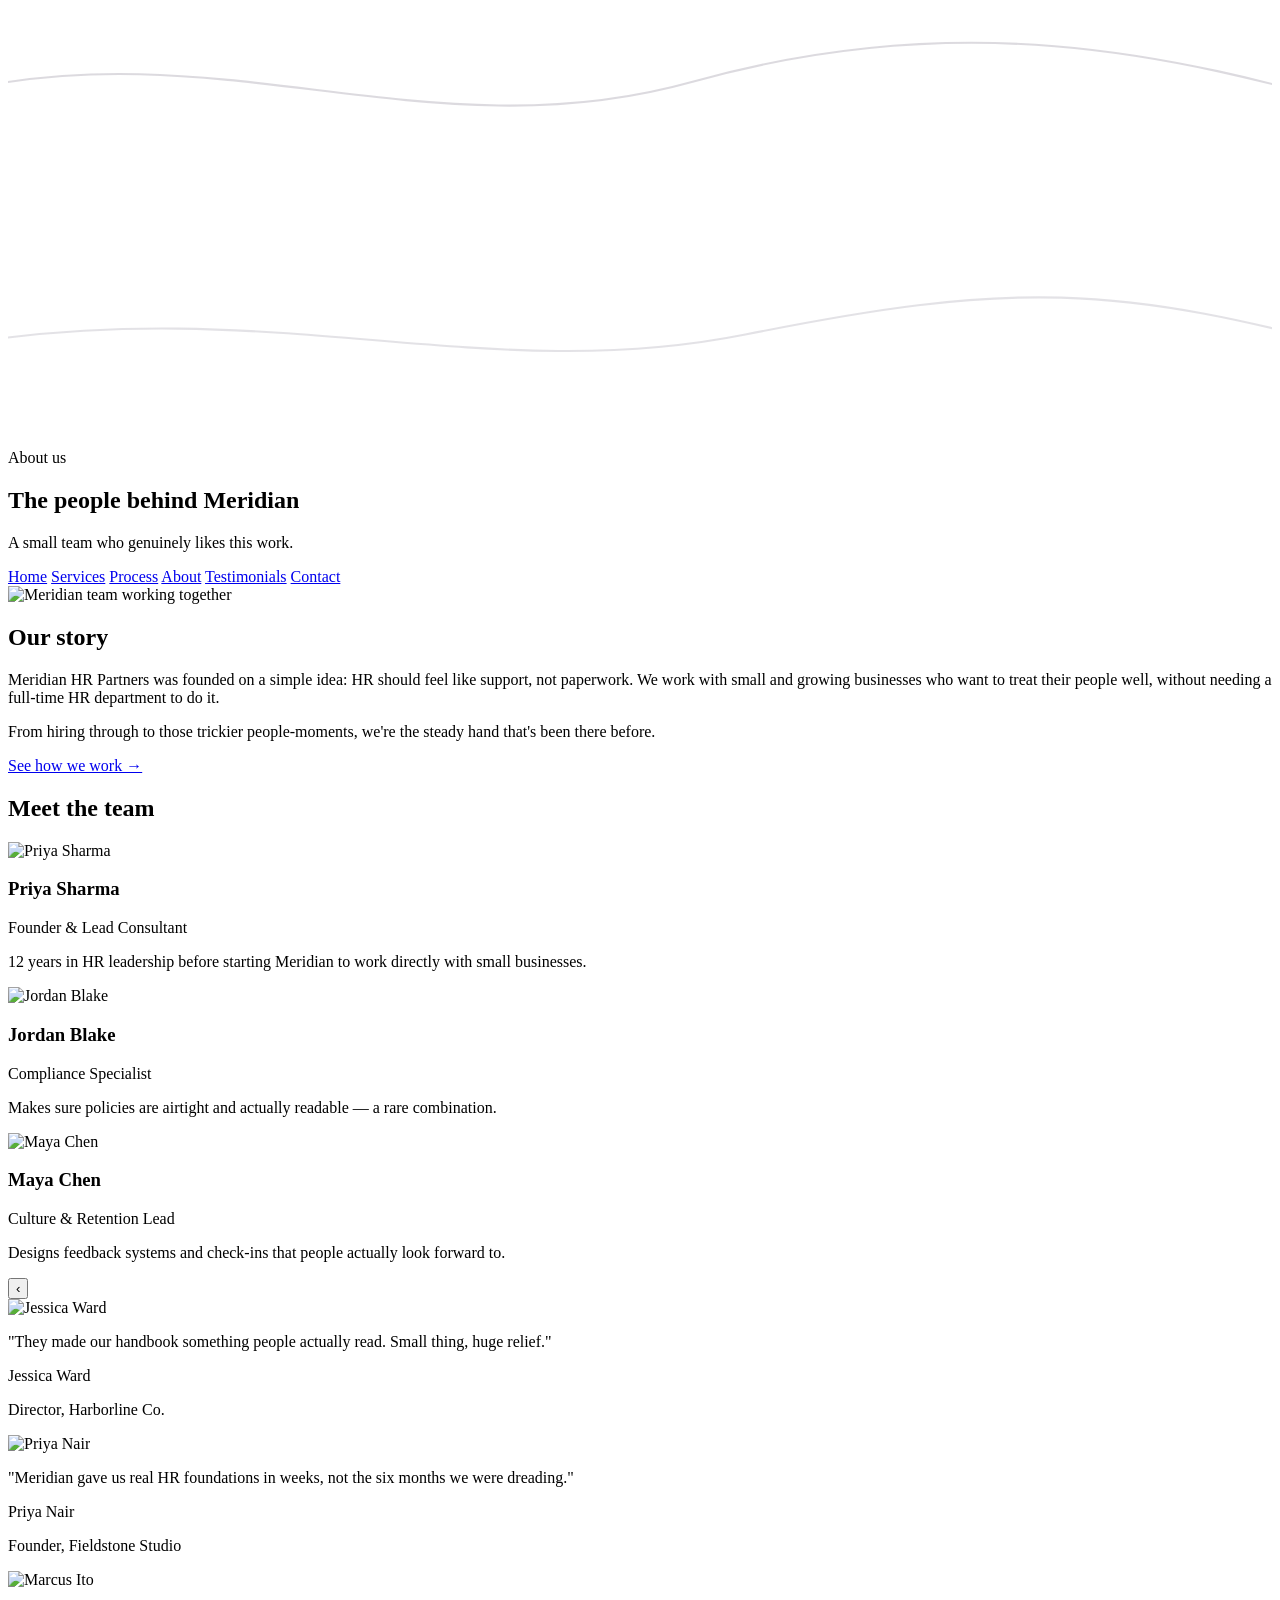
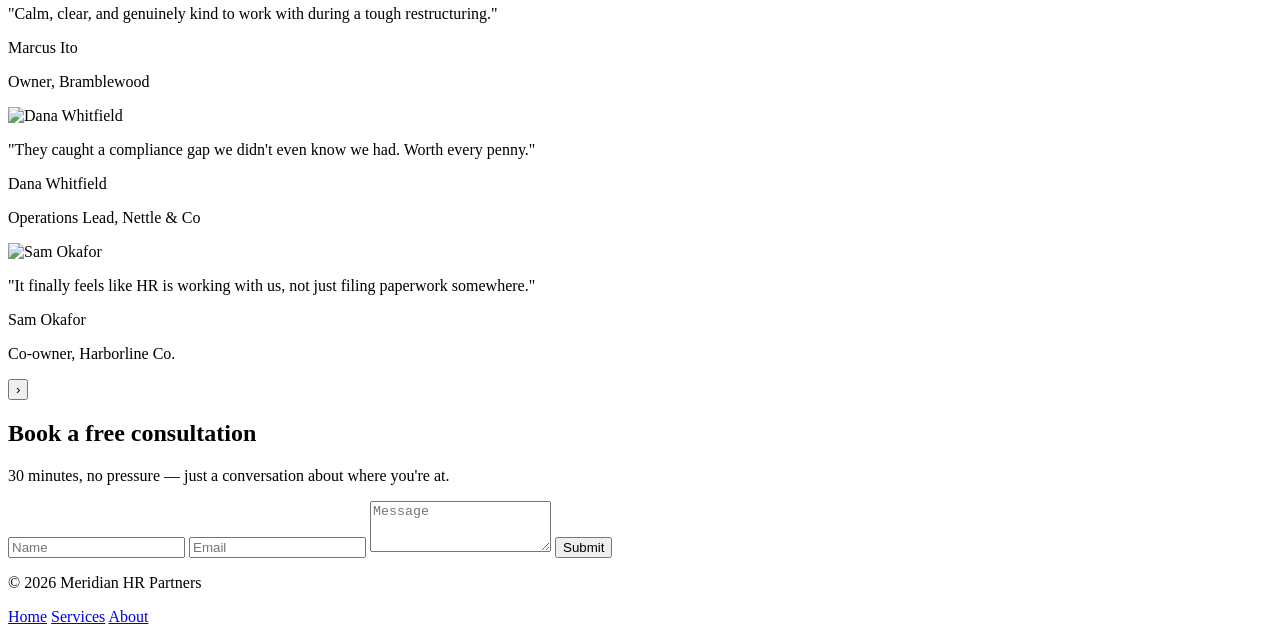
==== about.html @ f436a5f3 "Create about.html" ====
<!DOCTYPE html>
<html lang="en">
<head>
<meta charset="UTF-8">
<meta name="viewport" content="width=device-width, initial-scale=1.0">
<title>About — Meridian HR Partners</title>
<link rel="preconnect" href="https://fonts.googleapis.com">
<link rel="preconnect" href="https://fonts.gstatic.com" crossorigin>
<link href="https://fonts.googleapis.com/css2?family=Fraunces:wght@500;600;700&family=Inter:wght@400;500;600;700&family=IBM+Plex+Mono:wght@400;500&display=swap" rel="stylesheet">
<link rel="stylesheet" href="style.css">
</head>
<body>

<!-- ============ PAGE BANNER ============ -->
<section class="page-banner" id="top">
  <svg class="hero-lines" viewBox="0 0 1200 400" preserveAspectRatio="none" aria-hidden="true">
    <path d="M -50 80 C 200 20, 400 140, 650 70 S 1100 40, 1300 100" fill="none" stroke="#3D3550" stroke-opacity="0.18" stroke-width="2"/>
    <path d="M -50 320 C 250 270, 450 360, 700 310 S 1050 260, 1300 330" fill="none" stroke="#3D3550" stroke-opacity="0.14" stroke-width="2"/>
  </svg>
  <div class="page-banner-inner">
    <p class="eyebrow">About us</p>
    <h1>The people behind Meridian</h1>
    <p class="hero-sub">A small team who genuinely likes this work.</p>
  </div>
</section>

<!-- ============ NAV ============ -->
<header class="site-nav">
  <div class="nav-inner">
    <a href="index.html">Home</a>
    <a href="index.html#services">Services</a>
    <a href="index.html#process">Process</a>
    <a href="#team" class="is-current">About</a>
    <a href="#testimonials">Testimonials</a>
    <a href="#contact">Contact</a>
  </div>
</header>

<!-- ============ STORY ============ -->
<section class="about" id="story">
  <div class="about-photo">
    <img src="https://images.unsplash.com/photo-1521737604893-d14cc237f11d?w=500&q=80" alt="Meridian team working together">
  </div>
  <div class="about-copy">
    <h2>Our story</h2>
    <p>Meridian HR Partners was founded on a simple idea: HR should feel like support, not paperwork. We work with small and growing businesses who want to treat their people well, without needing a full-time HR department to do it.</p>
    <p>From hiring through to those trickier people-moments, we're the steady hand that's been there before.</p>
    <a href="index.html#process" class="link-underline">See how we work →</a>
  </div>
</section>

<!-- ============ TEAM ============ -->
<section class="team" id="team">
  <h2>Meet the team</h2>
  <div class="team-grid">
    <div class="team-card">
      <div class="team-photo">
        <img src="https://images.unsplash.com/photo-1573497019940-1c28c88b4f3e?w=400&q=80" alt="Priya Sharma">
      </div>
      <h3>Priya Sharma</h3>
      <p class="team-role">Founder &amp; Lead Consultant</p>
      <p class="team-bio">12 years in HR leadership before starting Meridian to work directly with small businesses.</p>
    </div>
    <div class="team-card">
      <div class="team-photo">
        <img src="https://images.unsplash.com/photo-1500648767791-00dcc994a43e?w=400&q=80" alt="Jordan Blake">
      </div>
      <h3>Jordan Blake</h3>
      <p class="team-role">Compliance Specialist</p>
      <p class="team-bio">Makes sure policies are airtight and actually readable — a rare combination.</p>
    </div>
    <div class="team-card">
      <div class="team-photo">
        <img src="https://images.unsplash.com/photo-1508214751196-bcfd4ca60f91?w=400&q=80" alt="Maya Chen">
      </div>
      <h3>Maya Chen</h3>
      <p class="team-role">Culture &amp; Retention Lead</p>
      <p class="team-bio">Designs feedback systems and check-ins that people actually look forward to.</p>
    </div>
  </div>
</section>

<!-- ============ TESTIMONIALS ============ -->
<section class="testimonial" id="testimonials">
  <button class="carousel-arrow arrow-left" aria-label="Previous testimonial">‹</button>

  <div class="testimonial-track">
    <div class="testimonial-slide">
      <div class="t-avatar">
        <img src="https://images.unsplash.com/photo-1580489944761-15a19d654956?w=120&q=80" alt="Jessica Ward">
      </div>
      <p class="t-quote">"They made our handbook something people actually read. Small thing, huge relief."</p>
      <p class="t-name">Jessica Ward</p>
      <p class="t-role">Director, Harborline Co.</p>
    </div>

    <div class="testimonial-slide is-active">
      <div class="t-avatar t-avatar-lg">
        <img src="https://images.unsplash.com/photo-1521737604893-d14cc237f11d?w=140&q=80" alt="Priya Nair">
      </div>
      <p class="t-quote t-quote-lg">"Meridian gave us real HR foundations in weeks, not the six months we were dreading."</p>
      <p class="t-name">Priya Nair</p>
      <p class="t-role">Founder, Fieldstone Studio</p>
    </div>

    <div class="testimonial-slide">
      <div class="t-avatar">
        <img src="https://images.unsplash.com/photo-1500648767791-00dcc994a43e?w=120&q=80" alt="Marcus Ito">
      </div>
      <p class="t-quote">"Calm, clear, and genuinely kind to work with during a tough restructuring."</p>
      <p class="t-name">Marcus Ito</p>
      <p class="t-role">Owner, Bramblewood</p>
    </div>

    <div class="testimonial-slide">
      <div class="t-avatar">
        <img src="https://images.unsplash.com/photo-1573497019940-1c28c88b4f3e?w=120&q=80" alt="Dana Whitfield">
      </div>
      <p class="t-quote">"They caught a compliance gap we didn't even know we had. Worth every penny."</p>
      <p class="t-name">Dana Whitfield</p>
      <p class="t-role">Operations Lead, Nettle &amp; Co</p>
    </div>

    <div class="testimonial-slide">
      <div class="t-avatar">
        <img src="https://images.unsplash.com/photo-1508214751196-bcfd4ca60f91?w=120&q=80" alt="Sam Okafor">
      </div>
      <p class="t-quote">"It finally feels like HR is working with us, not just filing paperwork somewhere."</p>
      <p class="t-name">Sam Okafor</p>
      <p class="t-role">Co-owner, Harborline Co.</p>
    </div>
  </div>

  <button class="carousel-arrow arrow-right" aria-label="Next testimonial">›</button>

  <div class="carousel-dots" id="carouselDots"></div>
</section>

<!-- ============ CTA / CONTACT ============ -->
<footer class="cta" id="contact">
  <div class="cta-inner">
    <div class="cta-copy">
      <h2>Book a free consultation</h2>
      <p>30 minutes, no pressure — just a conversation about where you're at.</p>
    </div>
    <form class="cta-form" id="ctaForm">
      <input type="text" name="name" placeholder="Name" required>
      <input type="email" name="email" placeholder="Email" required>
      <textarea name="message" placeholder="Message" rows="3"></textarea>
      <button type="submit">Submit</button>
      <p class="form-note" id="formNote" aria-live="polite"></p>
    </form>
  </div>

  <div class="footer-bottom">
    <p>© 2026 Meridian HR Partners</p>
    <div class="footer-links">
      <a href="index.html">Home</a>
      <a href="index.html#services">Services</a>
      <a href="#team">About</a>
    </div>
  </div>
</footer>

<script src="script.js"></script>
</body>
</html>
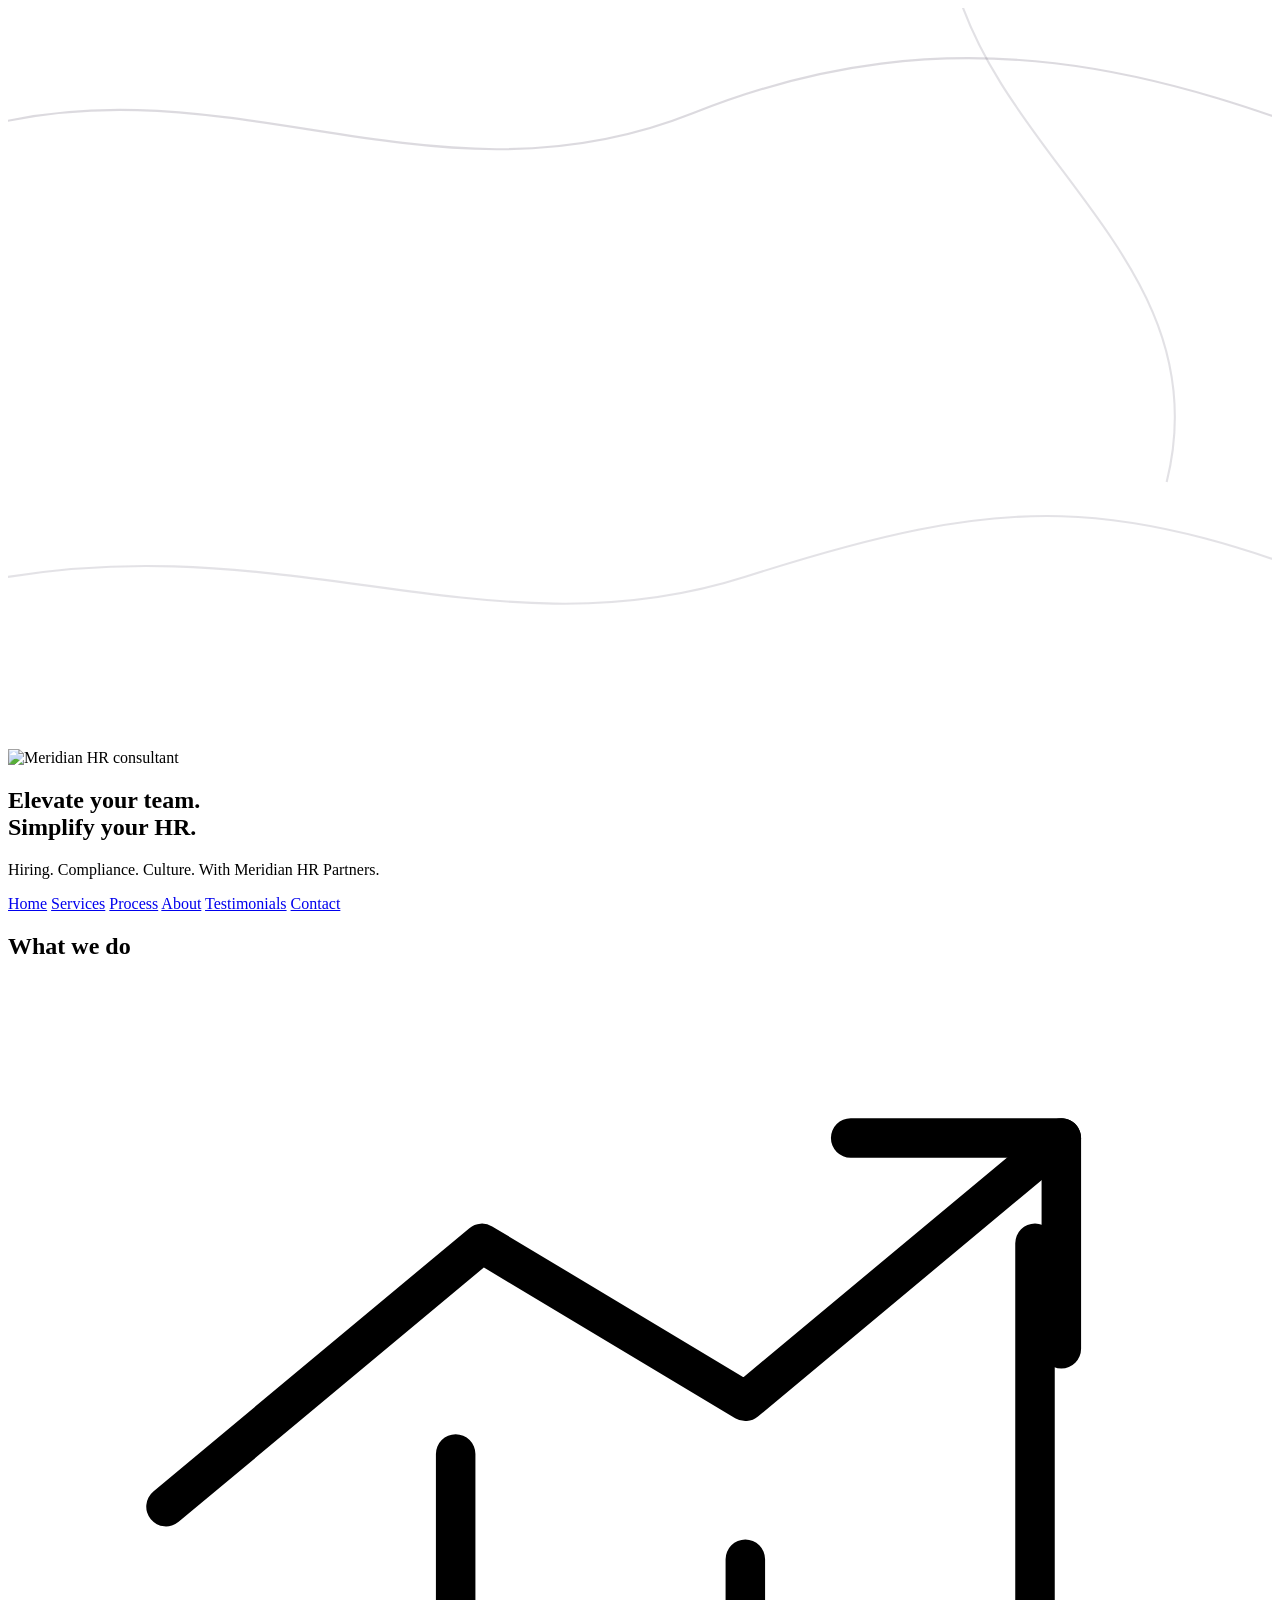
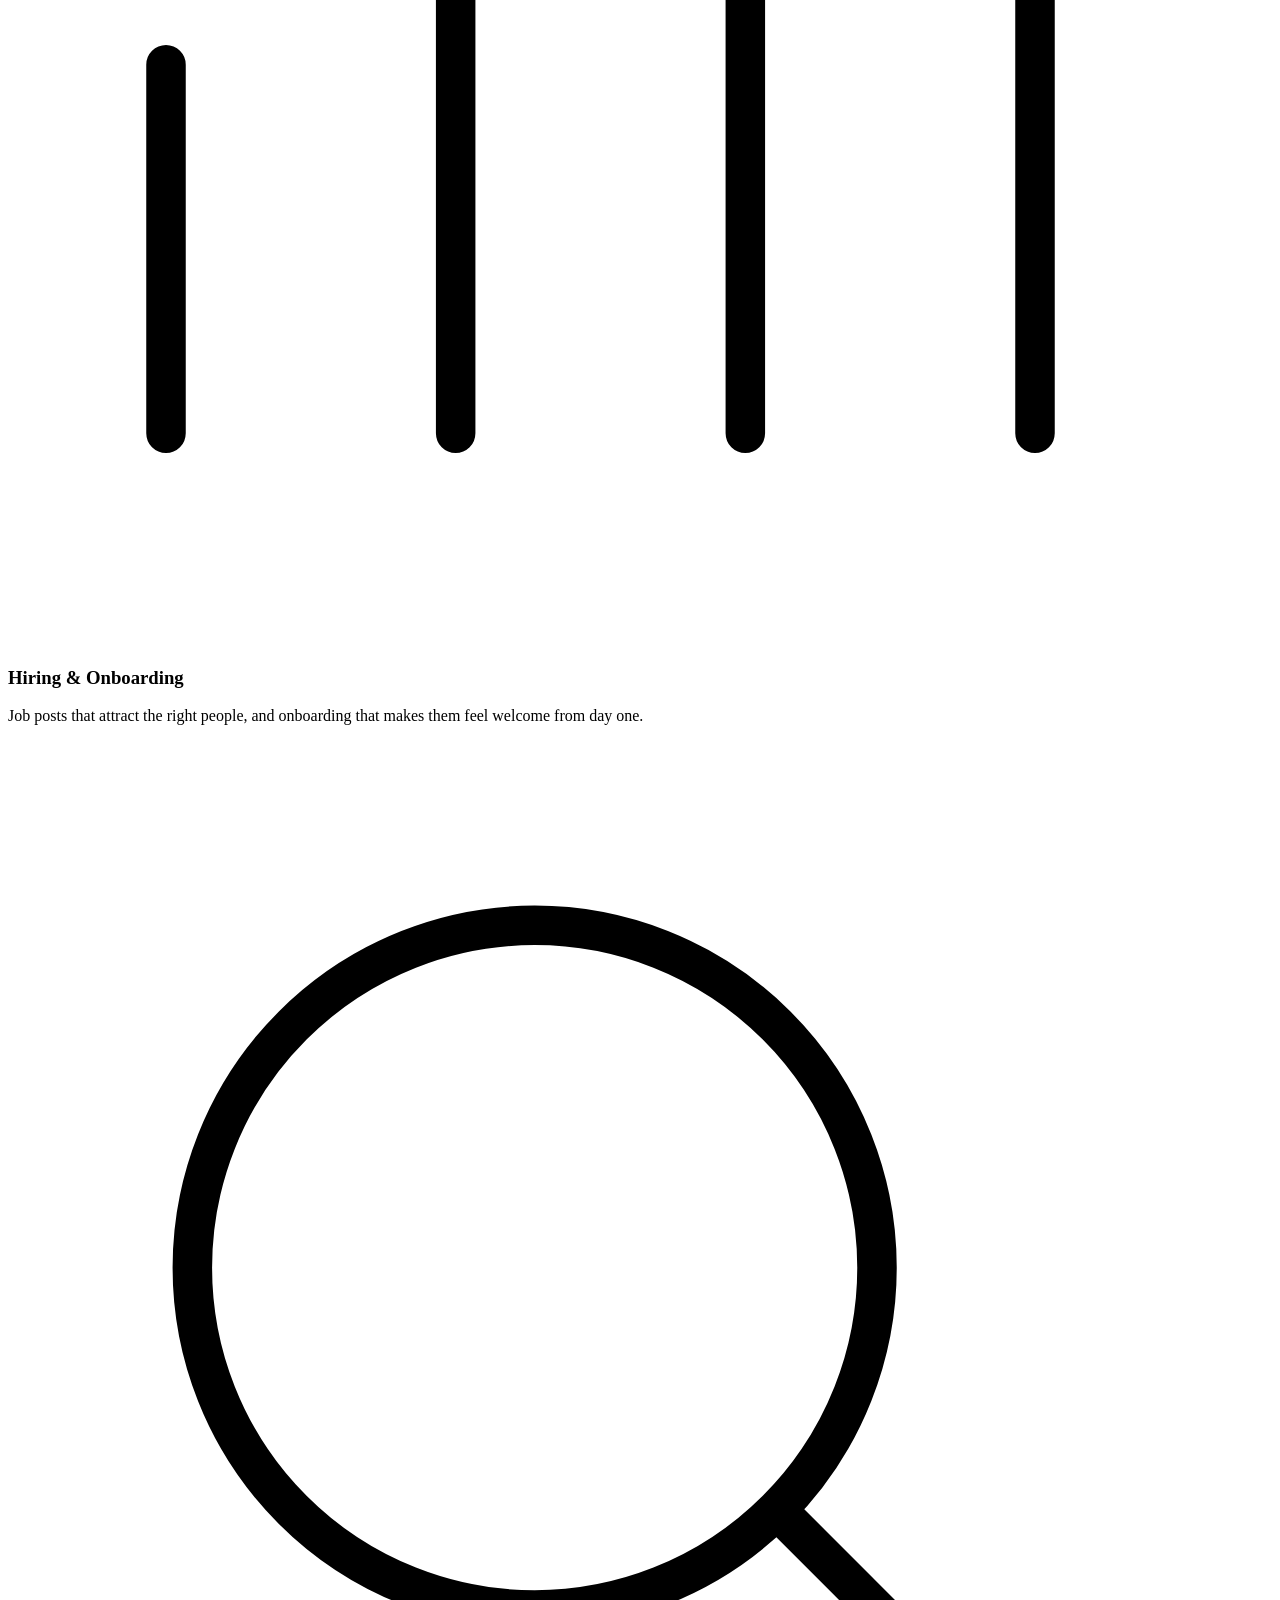
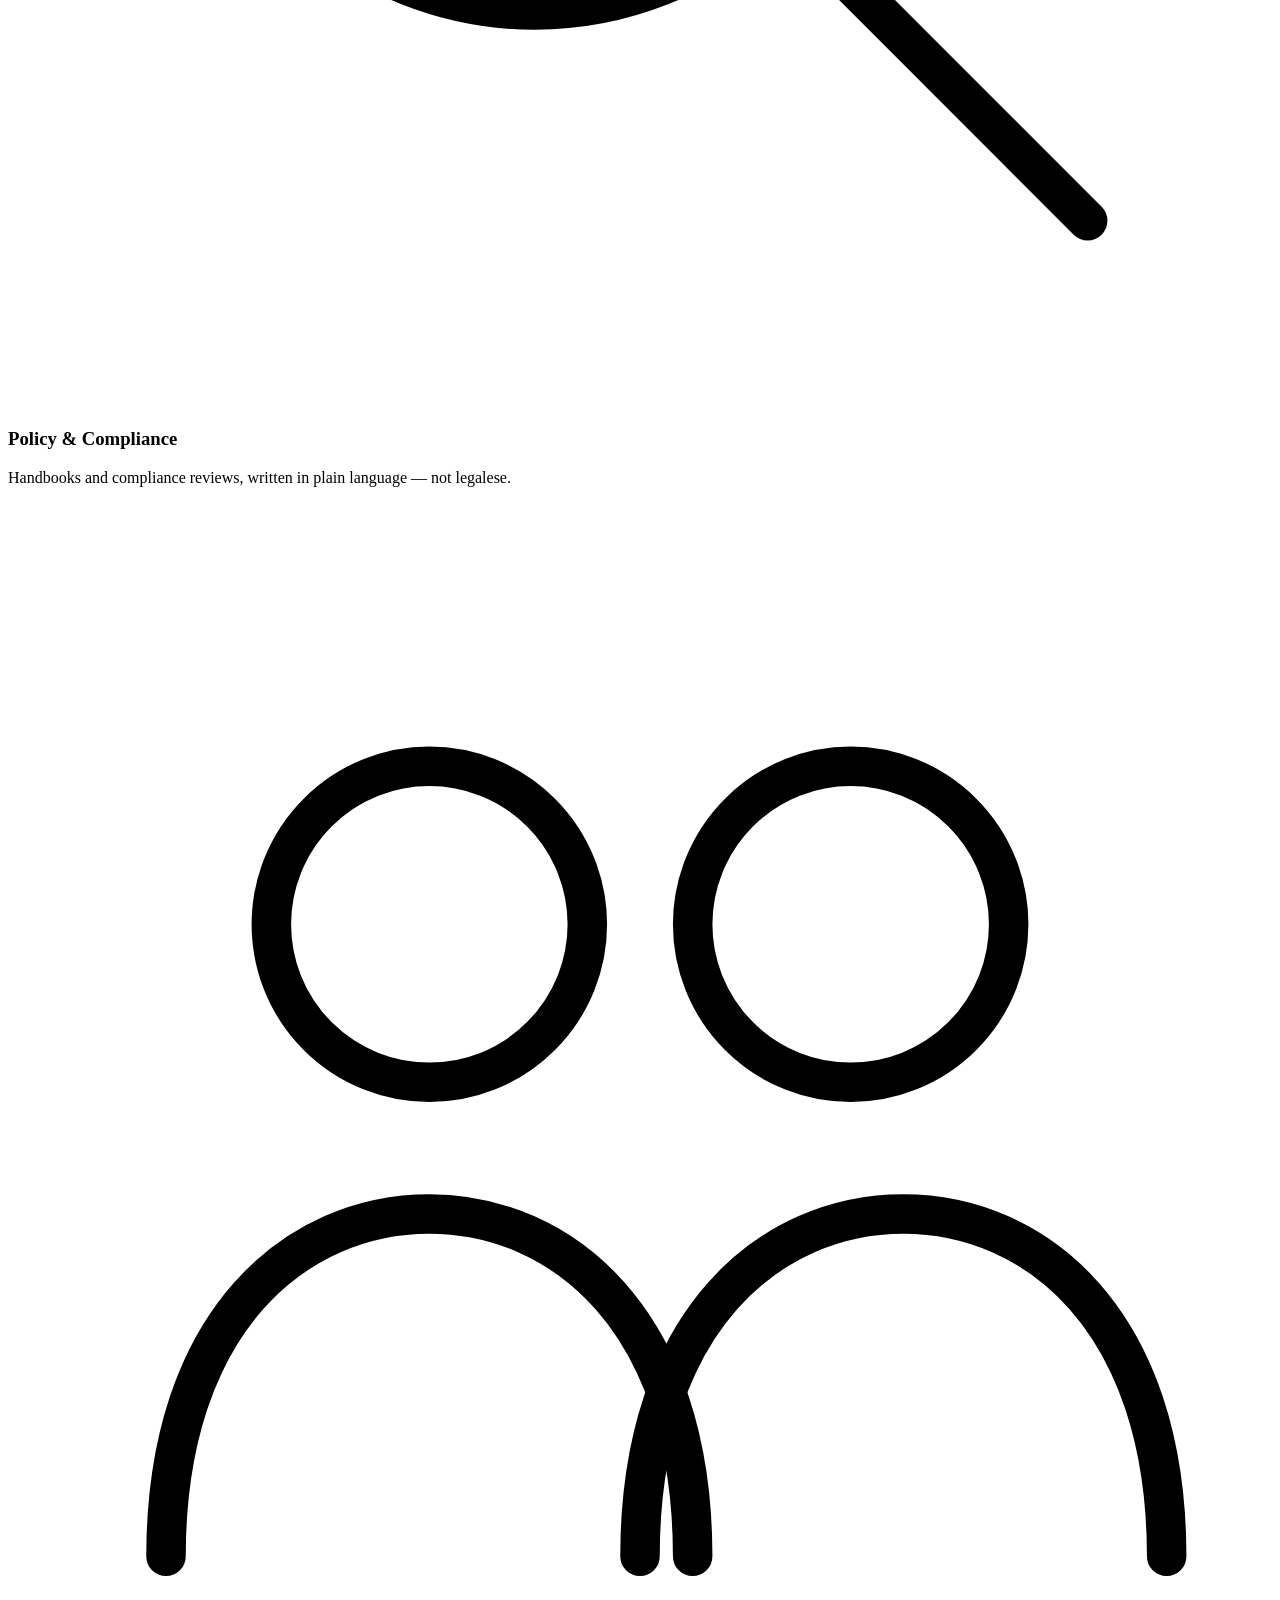
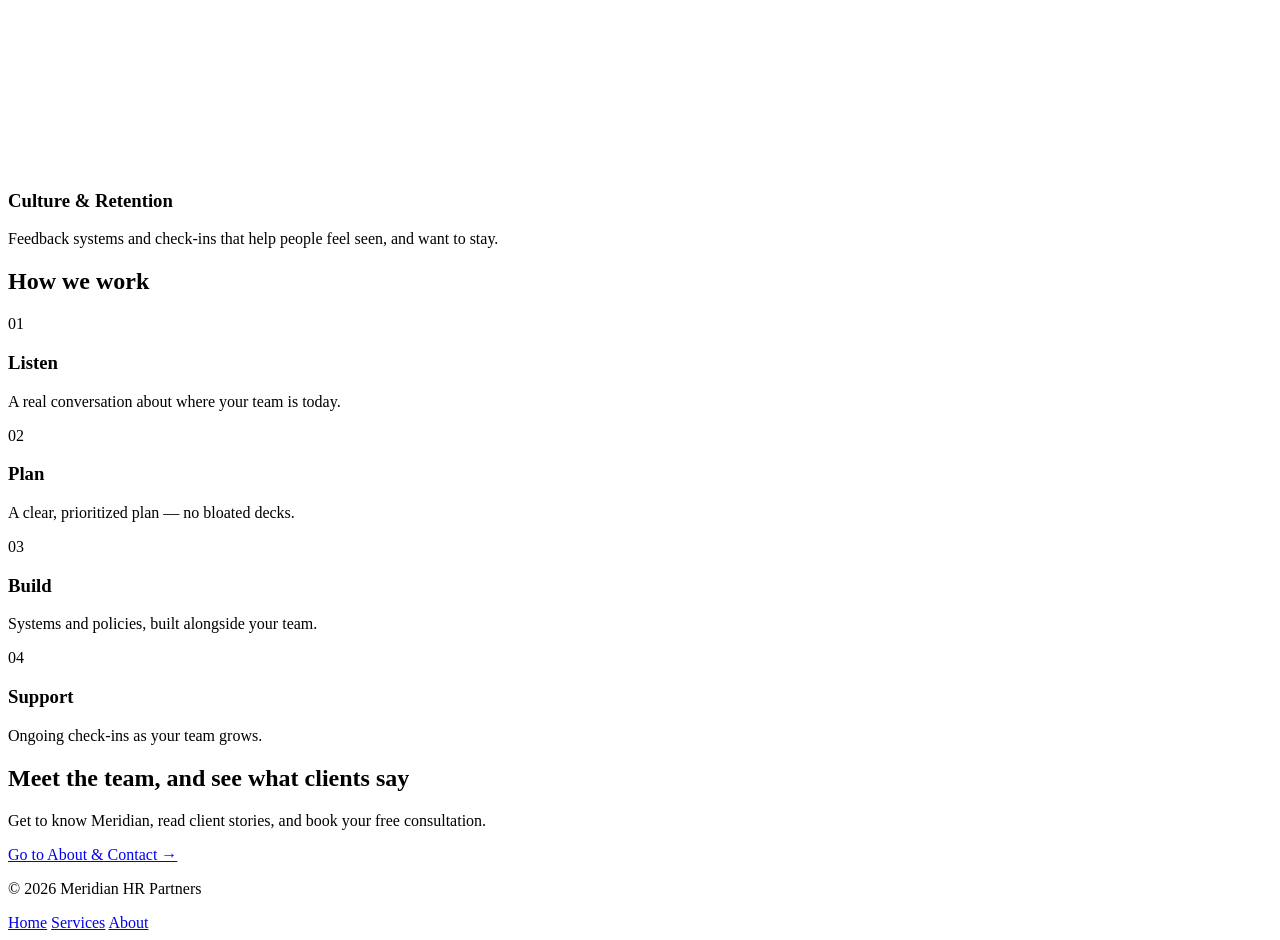
==== commit 48385ce7: "Add About page for Meridian HR Partners This HTML file contains the structure and content for the Ab" ====
--- a/about.html
+++ b/about.html
@@ -3,7 +3,7 @@
 <head>
 <meta charset="UTF-8">
 <meta name="viewport" content="width=device-width, initial-scale=1.0">
-<title>About — Meridian HR Partners</title>
+<title>Meridian HR Partners — People-first HR consulting</title>
 <link rel="preconnect" href="https://fonts.googleapis.com">
 <link rel="preconnect" href="https://fonts.gstatic.com" crossorigin>
 <link href="https://fonts.googleapis.com/css2?family=Fraunces:wght@500;600;700&family=Inter:wght@400;500;600;700&family=IBM+Plex+Mono:wght@400;500&display=swap" rel="stylesheet">
@@ -11,153 +11,115 @@
 </head>
 <body>
 
-<!-- ============ PAGE BANNER ============ -->
-<section class="page-banner" id="top">
-  <svg class="hero-lines" viewBox="0 0 1200 400" preserveAspectRatio="none" aria-hidden="true">
-    <path d="M -50 80 C 200 20, 400 140, 650 70 S 1100 40, 1300 100" fill="none" stroke="#3D3550" stroke-opacity="0.18" stroke-width="2"/>
-    <path d="M -50 320 C 250 270, 450 360, 700 310 S 1050 260, 1300 330" fill="none" stroke="#3D3550" stroke-opacity="0.14" stroke-width="2"/>
+<!-- ============ HERO ============ -->
+<section class="hero" id="top">
+  <svg class="hero-lines" viewBox="0 0 1200 700" preserveAspectRatio="none" aria-hidden="true">
+    <path d="M -50 120 C 200 40, 400 200, 650 100 S 1100 60, 1300 140" fill="none" stroke="#3D3550" stroke-opacity="0.18" stroke-width="2"/>
+    <path d="M -50 550 C 250 480, 450 620, 700 540 S 1050 460, 1300 560" fill="none" stroke="#3D3550" stroke-opacity="0.14" stroke-width="2"/>
+    <path d="M 900 -20 C 950 150, 1150 250, 1100 450" fill="none" stroke="#3D3550" stroke-opacity="0.15" stroke-width="2"/>
   </svg>
-  <div class="page-banner-inner">
-    <p class="eyebrow">About us</p>
-    <h1>The people behind Meridian</h1>
-    <p class="hero-sub">A small team who genuinely likes this work.</p>
+
+  <div class="hero-inner">
+    <div class="hero-photo">
+      <img src="https://images.unsplash.com/photo-1573497019940-1c28c88b4f3e?w=700&q=80" alt="Meridian HR consultant">
+    </div>
+    <div class="hero-text">
+      <h1>Elevate your team.<br>Simplify your HR.</h1>
+      <p class="hero-sub">Hiring. Compliance. Culture. With Meridian HR Partners.</p>
+    </div>
   </div>
 </section>
 
 <!-- ============ NAV ============ -->
 <header class="site-nav">
   <div class="nav-inner">
-    <a href="index.html">Home</a>
-    <a href="index.html#services">Services</a>
-    <a href="index.html#process">Process</a>
-    <a href="#team" class="is-current">About</a>
-    <a href="#testimonials">Testimonials</a>
-    <a href="#contact">Contact</a>
+    <a href="#top" class="is-current">Home</a>
+    <a href="#services">Services</a>
+    <a href="#process">Process</a>
+    <a href="about.html">About</a>
+    <a href="about.html#testimonials">Testimonials</a>
+    <a href="about.html#contact">Contact</a>
   </div>
 </header>
 
-<!-- ============ STORY ============ -->
-<section class="about" id="story">
-  <div class="about-photo">
-    <img src="https://images.unsplash.com/photo-1521737604893-d14cc237f11d?w=500&q=80" alt="Meridian team working together">
-  </div>
-  <div class="about-copy">
-    <h2>Our story</h2>
-    <p>Meridian HR Partners was founded on a simple idea: HR should feel like support, not paperwork. We work with small and growing businesses who want to treat their people well, without needing a full-time HR department to do it.</p>
-    <p>From hiring through to those trickier people-moments, we're the steady hand that's been there before.</p>
-    <a href="index.html#process" class="link-underline">See how we work →</a>
-  </div>
-</section>
+<!-- ============ WHAT WE DO ============ -->
+<section class="services" id="services">
+  <h2>What we do</h2>
 
-<!-- ============ TEAM ============ -->
-<section class="team" id="team">
-  <h2>Meet the team</h2>
-  <div class="team-grid">
-    <div class="team-card">
-      <div class="team-photo">
-        <img src="https://images.unsplash.com/photo-1573497019940-1c28c88b4f3e?w=400&q=80" alt="Priya Sharma">
-      </div>
-      <h3>Priya Sharma</h3>
-      <p class="team-role">Founder &amp; Lead Consultant</p>
-      <p class="team-bio">12 years in HR leadership before starting Meridian to work directly with small businesses.</p>
+  <div class="service-grid">
+    <div class="service-card">
+      <svg class="service-icon" viewBox="0 0 48 48" fill="none" stroke="currentColor" stroke-width="1.5">
+        <path d="M6 40 L6 26 M17 40 L17 18 M28 40 L28 22 M39 40 L39 10" stroke-linecap="round"/>
+        <path d="M6 20 L18 10 L28 16 L40 6" stroke-linecap="round" stroke-linejoin="round"/>
+        <path d="M32 6 L40 6 L40 14" stroke-linecap="round" stroke-linejoin="round"/>
+      </svg>
+      <h3>Hiring &amp; Onboarding</h3>
+      <p>Job posts that attract the right people, and onboarding that makes them feel welcome from day one.</p>
     </div>
-    <div class="team-card">
-      <div class="team-photo">
-        <img src="https://images.unsplash.com/photo-1500648767791-00dcc994a43e?w=400&q=80" alt="Jordan Blake">
-      </div>
-      <h3>Jordan Blake</h3>
-      <p class="team-role">Compliance Specialist</p>
-      <p class="team-bio">Makes sure policies are airtight and actually readable — a rare combination.</p>
+
+    <div class="service-card">
+      <svg class="service-icon" viewBox="0 0 48 48" fill="none" stroke="currentColor" stroke-width="1.5">
+        <circle cx="20" cy="20" r="13"/>
+        <path d="M29.5 29.5 L41 41" stroke-linecap="round"/>
+      </svg>
+      <h3>Policy &amp; Compliance</h3>
+      <p>Handbooks and compliance reviews, written in plain language — not legalese.</p>
     </div>
-    <div class="team-card">
-      <div class="team-photo">
-        <img src="https://images.unsplash.com/photo-1508214751196-bcfd4ca60f91?w=400&q=80" alt="Maya Chen">
-      </div>
-      <h3>Maya Chen</h3>
-      <p class="team-role">Culture &amp; Retention Lead</p>
-      <p class="team-bio">Designs feedback systems and check-ins that people actually look forward to.</p>
+
+    <div class="service-card">
+      <svg class="service-icon" viewBox="0 0 48 48" fill="none" stroke="currentColor" stroke-width="1.5">
+        <circle cx="16" cy="16" r="6"/>
+        <circle cx="32" cy="16" r="6"/>
+        <path d="M6 40 C6 31, 11 27, 16 27 C21 27, 26 31, 26 40" stroke-linecap="round"/>
+        <path d="M24 40 C24 31, 29 27, 34 27 C39 27, 44 31, 44 40" stroke-linecap="round"/>
+      </svg>
+      <h3>Culture &amp; Retention</h3>
+      <p>Feedback systems and check-ins that help people feel seen, and want to stay.</p>
     </div>
   </div>
 </section>
 
-<!-- ============ TESTIMONIALS ============ -->
-<section class="testimonial" id="testimonials">
-  <button class="carousel-arrow arrow-left" aria-label="Previous testimonial">‹</button>
-
-  <div class="testimonial-track">
-    <div class="testimonial-slide">
-      <div class="t-avatar">
-        <img src="https://images.unsplash.com/photo-1580489944761-15a19d654956?w=120&q=80" alt="Jessica Ward">
-      </div>
-      <p class="t-quote">"They made our handbook something people actually read. Small thing, huge relief."</p>
-      <p class="t-name">Jessica Ward</p>
-      <p class="t-role">Director, Harborline Co.</p>
+<!-- ============ PROCESS ============ -->
+<section class="process" id="process">
+  <h2>How we work</h2>
+  <div class="process-steps">
+    <div class="step">
+      <span class="step-number">01</span>
+      <h3>Listen</h3>
+      <p>A real conversation about where your team is today.</p>
     </div>
-
-    <div class="testimonial-slide is-active">
-      <div class="t-avatar t-avatar-lg">
-        <img src="https://images.unsplash.com/photo-1521737604893-d14cc237f11d?w=140&q=80" alt="Priya Nair">
-      </div>
-      <p class="t-quote t-quote-lg">"Meridian gave us real HR foundations in weeks, not the six months we were dreading."</p>
-      <p class="t-name">Priya Nair</p>
-      <p class="t-role">Founder, Fieldstone Studio</p>
+    <div class="step">
+      <span class="step-number">02</span>
+      <h3>Plan</h3>
+      <p>A clear, prioritized plan — no bloated decks.</p>
     </div>
-
-    <div class="testimonial-slide">
-      <div class="t-avatar">
-        <img src="https://images.unsplash.com/photo-1500648767791-00dcc994a43e?w=120&q=80" alt="Marcus Ito">
-      </div>
-      <p class="t-quote">"Calm, clear, and genuinely kind to work with during a tough restructuring."</p>
-      <p class="t-name">Marcus Ito</p>
-      <p class="t-role">Owner, Bramblewood</p>
+    <div class="step">
+      <span class="step-number">03</span>
+      <h3>Build</h3>
+      <p>Systems and policies, built alongside your team.</p>
     </div>
-
-    <div class="testimonial-slide">
-      <div class="t-avatar">
-        <img src="https://images.unsplash.com/photo-1573497019940-1c28c88b4f3e?w=120&q=80" alt="Dana Whitfield">
-      </div>
-      <p class="t-quote">"They caught a compliance gap we didn't even know we had. Worth every penny."</p>
-      <p class="t-name">Dana Whitfield</p>
-      <p class="t-role">Operations Lead, Nettle &amp; Co</p>
-    </div>
-
-    <div class="testimonial-slide">
-      <div class="t-avatar">
-        <img src="https://images.unsplash.com/photo-1508214751196-bcfd4ca60f91?w=120&q=80" alt="Sam Okafor">
-      </div>
-      <p class="t-quote">"It finally feels like HR is working with us, not just filing paperwork somewhere."</p>
-      <p class="t-name">Sam Okafor</p>
-      <p class="t-role">Co-owner, Harborline Co.</p>
+    <div class="step">
+      <span class="step-number">04</span>
+      <h3>Support</h3>
+      <p>Ongoing check-ins as your team grows.</p>
     </div>
   </div>
-
-  <button class="carousel-arrow arrow-right" aria-label="Next testimonial">›</button>
-
-  <div class="carousel-dots" id="carouselDots"></div>
 </section>
 
-<!-- ============ CTA / CONTACT ============ -->
-<footer class="cta" id="contact">
-  <div class="cta-inner">
-    <div class="cta-copy">
-      <h2>Book a free consultation</h2>
-      <p>30 minutes, no pressure — just a conversation about where you're at.</p>
-    </div>
-    <form class="cta-form" id="ctaForm">
-      <input type="text" name="name" placeholder="Name" required>
-      <input type="email" name="email" placeholder="Email" required>
-      <textarea name="message" placeholder="Message" rows="3"></textarea>
-      <button type="submit">Submit</button>
-      <p class="form-note" id="formNote" aria-live="polite"></p>
-    </form>
+<!-- ============ CTA TEASER ============ -->
+<footer class="cta cta-teaser">
+  <div class="cta-teaser-inner">
+    <h2>Meet the team, and see what clients say</h2>
+    <p>Get to know Meridian, read client stories, and book your free consultation.</p>
+    <a href="about.html#contact" class="btn-lemon">Go to About &amp; Contact →</a>
   </div>
 
   <div class="footer-bottom">
     <p>© 2026 Meridian HR Partners</p>
     <div class="footer-links">
-      <a href="index.html">Home</a>
-      <a href="index.html#services">Services</a>
-      <a href="#team">About</a>
+      <a href="#top">Home</a>
+      <a href="#services">Services</a>
+      <a href="about.html">About</a>
     </div>
   </div>
 </footer>
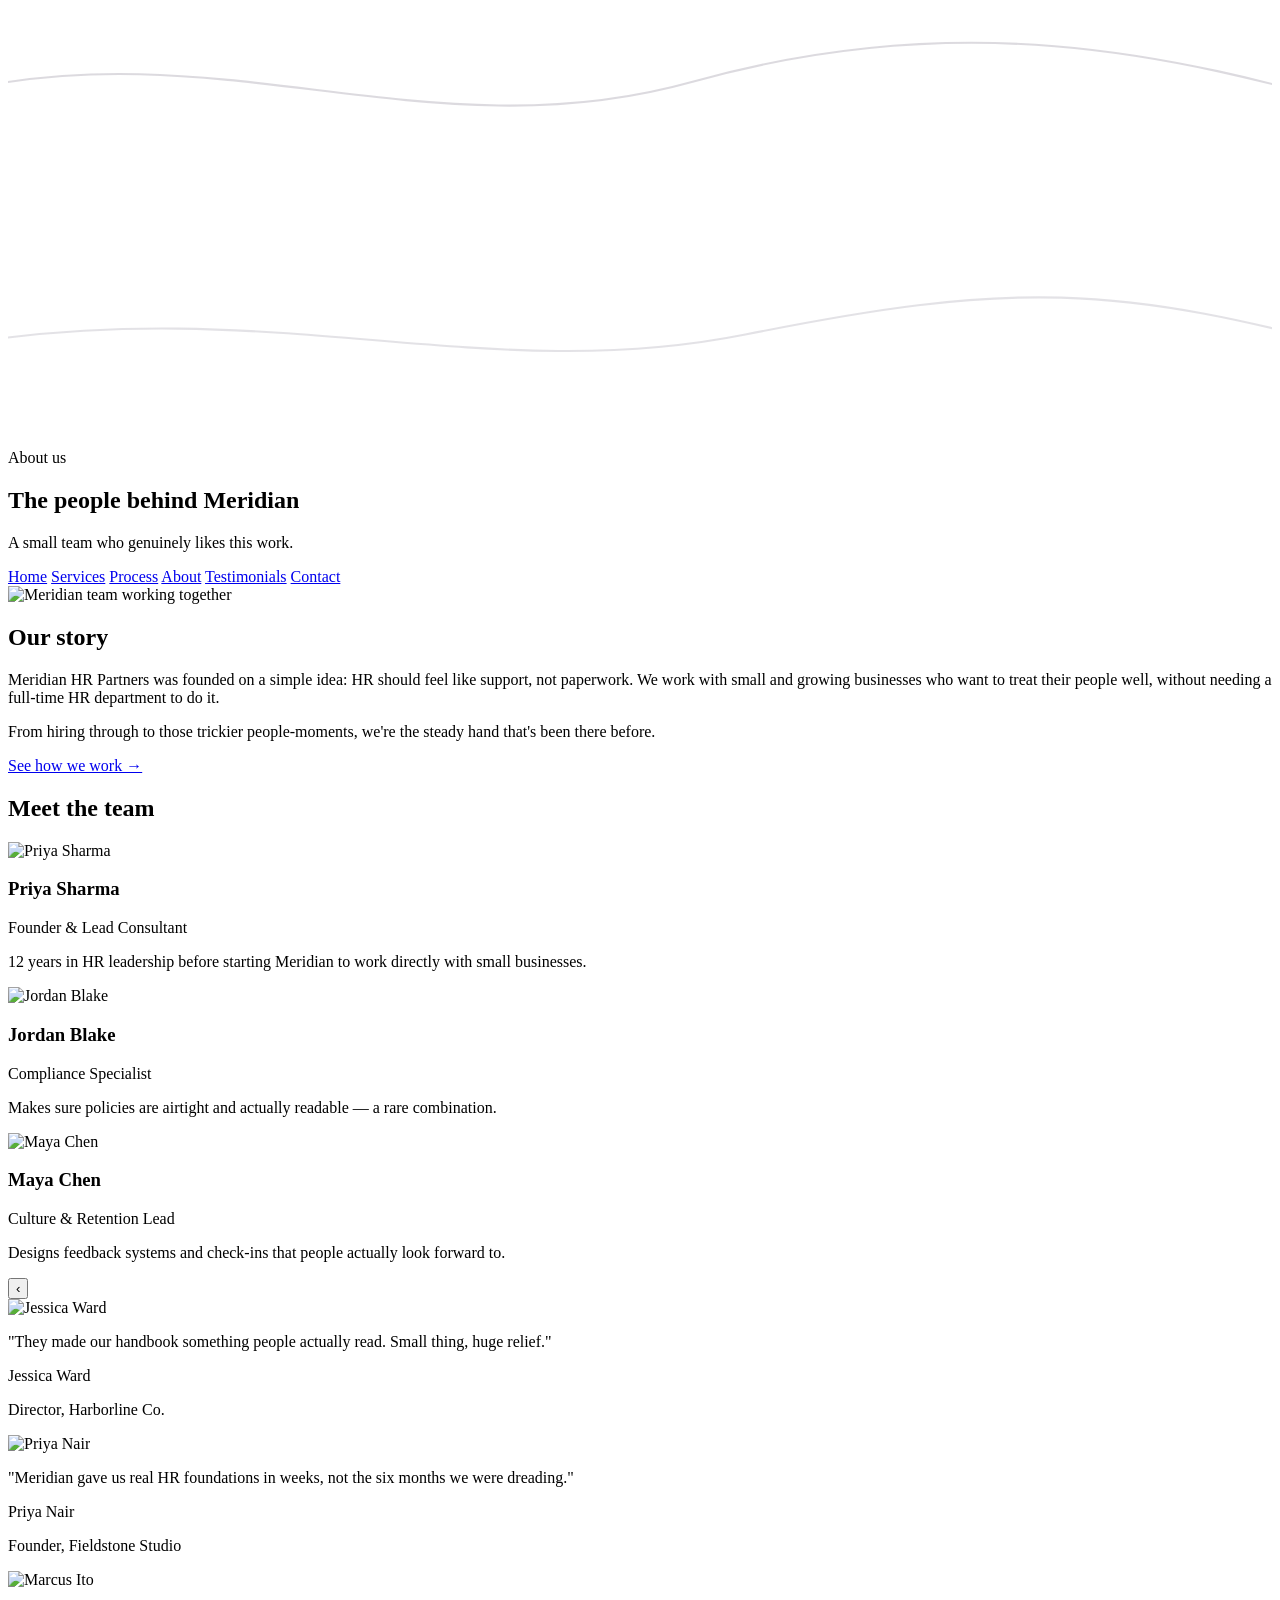
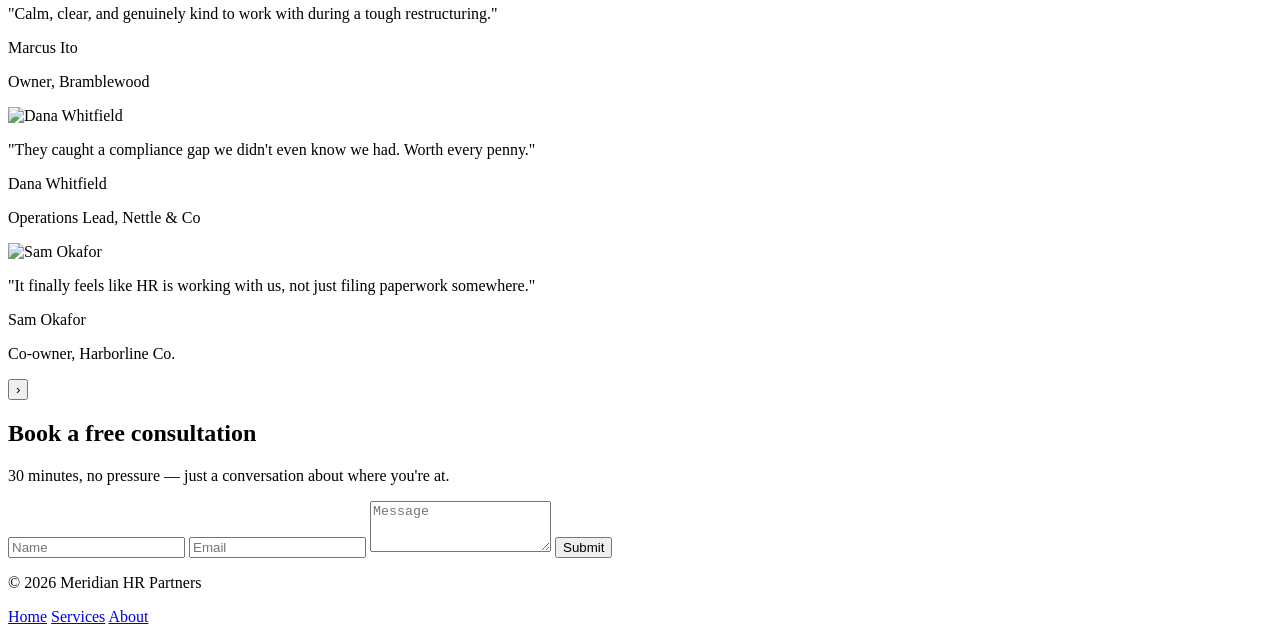
==== commit fade5e29: "Add About page HTML structure This file contains the complete HTML structure for the About page, inc" ====
--- a/about.html
+++ b/about.html
@@ -3,7 +3,7 @@
 <head>
 <meta charset="UTF-8">
 <meta name="viewport" content="width=device-width, initial-scale=1.0">
-<title>Meridian HR Partners — People-first HR consulting</title>
+<title>About — Meridian HR Partners</title>
 <link rel="preconnect" href="https://fonts.googleapis.com">
 <link rel="preconnect" href="https://fonts.gstatic.com" crossorigin>
 <link href="https://fonts.googleapis.com/css2?family=Fraunces:wght@500;600;700&family=Inter:wght@400;500;600;700&family=IBM+Plex+Mono:wght@400;500&display=swap" rel="stylesheet">
@@ -11,115 +11,153 @@
 </head>
 <body>
 
-<!-- ============ HERO ============ -->
-<section class="hero" id="top">
-  <svg class="hero-lines" viewBox="0 0 1200 700" preserveAspectRatio="none" aria-hidden="true">
-    <path d="M -50 120 C 200 40, 400 200, 650 100 S 1100 60, 1300 140" fill="none" stroke="#3D3550" stroke-opacity="0.18" stroke-width="2"/>
-    <path d="M -50 550 C 250 480, 450 620, 700 540 S 1050 460, 1300 560" fill="none" stroke="#3D3550" stroke-opacity="0.14" stroke-width="2"/>
-    <path d="M 900 -20 C 950 150, 1150 250, 1100 450" fill="none" stroke="#3D3550" stroke-opacity="0.15" stroke-width="2"/>
+<!-- ============ PAGE BANNER ============ -->
+<section class="page-banner" id="top">
+  <svg class="hero-lines" viewBox="0 0 1200 400" preserveAspectRatio="none" aria-hidden="true">
+    <path d="M -50 80 C 200 20, 400 140, 650 70 S 1100 40, 1300 100" fill="none" stroke="#3D3550" stroke-opacity="0.18" stroke-width="2"/>
+    <path d="M -50 320 C 250 270, 450 360, 700 310 S 1050 260, 1300 330" fill="none" stroke="#3D3550" stroke-opacity="0.14" stroke-width="2"/>
   </svg>
-
-  <div class="hero-inner">
-    <div class="hero-photo">
-      <img src="https://images.unsplash.com/photo-1573497019940-1c28c88b4f3e?w=700&q=80" alt="Meridian HR consultant">
-    </div>
-    <div class="hero-text">
-      <h1>Elevate your team.<br>Simplify your HR.</h1>
-      <p class="hero-sub">Hiring. Compliance. Culture. With Meridian HR Partners.</p>
-    </div>
+  <div class="page-banner-inner">
+    <p class="eyebrow">About us</p>
+    <h1>The people behind Meridian</h1>
+    <p class="hero-sub">A small team who genuinely likes this work.</p>
   </div>
 </section>
 
 <!-- ============ NAV ============ -->
 <header class="site-nav">
   <div class="nav-inner">
-    <a href="#top" class="is-current">Home</a>
-    <a href="#services">Services</a>
-    <a href="#process">Process</a>
-    <a href="about.html">About</a>
-    <a href="about.html#testimonials">Testimonials</a>
-    <a href="about.html#contact">Contact</a>
+    <a href="index.html">Home</a>
+    <a href="index.html#services">Services</a>
+    <a href="index.html#process">Process</a>
+    <a href="#team" class="is-current">About</a>
+    <a href="#testimonials">Testimonials</a>
+    <a href="#contact">Contact</a>
   </div>
 </header>
 
-<!-- ============ WHAT WE DO ============ -->
-<section class="services" id="services">
-  <h2>What we do</h2>
+<!-- ============ STORY ============ -->
+<section class="about" id="story">
+  <div class="about-photo">
+    <img src="https://images.unsplash.com/photo-1521737604893-d14cc237f11d?w=500&q=80" alt="Meridian team working together">
+  </div>
+  <div class="about-copy">
+    <h2>Our story</h2>
+    <p>Meridian HR Partners was founded on a simple idea: HR should feel like support, not paperwork. We work with small and growing businesses who want to treat their people well, without needing a full-time HR department to do it.</p>
+    <p>From hiring through to those trickier people-moments, we're the steady hand that's been there before.</p>
+    <a href="index.html#process" class="link-underline">See how we work →</a>
+  </div>
+</section>
 
-  <div class="service-grid">
-    <div class="service-card">
-      <svg class="service-icon" viewBox="0 0 48 48" fill="none" stroke="currentColor" stroke-width="1.5">
-        <path d="M6 40 L6 26 M17 40 L17 18 M28 40 L28 22 M39 40 L39 10" stroke-linecap="round"/>
-        <path d="M6 20 L18 10 L28 16 L40 6" stroke-linecap="round" stroke-linejoin="round"/>
-        <path d="M32 6 L40 6 L40 14" stroke-linecap="round" stroke-linejoin="round"/>
-      </svg>
-      <h3>Hiring &amp; Onboarding</h3>
-      <p>Job posts that attract the right people, and onboarding that makes them feel welcome from day one.</p>
+<!-- ============ TEAM ============ -->
+<section class="team" id="team">
+  <h2>Meet the team</h2>
+  <div class="team-grid">
+    <div class="team-card">
+      <div class="team-photo">
+        <img src="https://images.unsplash.com/photo-1573497019940-1c28c88b4f3e?w=400&q=80" alt="Priya Sharma">
+      </div>
+      <h3>Priya Sharma</h3>
+      <p class="team-role">Founder &amp; Lead Consultant</p>
+      <p class="team-bio">12 years in HR leadership before starting Meridian to work directly with small businesses.</p>
     </div>
-
-    <div class="service-card">
-      <svg class="service-icon" viewBox="0 0 48 48" fill="none" stroke="currentColor" stroke-width="1.5">
-        <circle cx="20" cy="20" r="13"/>
-        <path d="M29.5 29.5 L41 41" stroke-linecap="round"/>
-      </svg>
-      <h3>Policy &amp; Compliance</h3>
-      <p>Handbooks and compliance reviews, written in plain language — not legalese.</p>
+    <div class="team-card">
+      <div class="team-photo">
+        <img src="https://images.unsplash.com/photo-1500648767791-00dcc994a43e?w=400&q=80" alt="Jordan Blake">
+      </div>
+      <h3>Jordan Blake</h3>
+      <p class="team-role">Compliance Specialist</p>
+      <p class="team-bio">Makes sure policies are airtight and actually readable — a rare combination.</p>
     </div>
-
-    <div class="service-card">
-      <svg class="service-icon" viewBox="0 0 48 48" fill="none" stroke="currentColor" stroke-width="1.5">
-        <circle cx="16" cy="16" r="6"/>
-        <circle cx="32" cy="16" r="6"/>
-        <path d="M6 40 C6 31, 11 27, 16 27 C21 27, 26 31, 26 40" stroke-linecap="round"/>
-        <path d="M24 40 C24 31, 29 27, 34 27 C39 27, 44 31, 44 40" stroke-linecap="round"/>
-      </svg>
-      <h3>Culture &amp; Retention</h3>
-      <p>Feedback systems and check-ins that help people feel seen, and want to stay.</p>
+    <div class="team-card">
+      <div class="team-photo">
+        <img src="https://images.unsplash.com/photo-1508214751196-bcfd4ca60f91?w=400&q=80" alt="Maya Chen">
+      </div>
+      <h3>Maya Chen</h3>
+      <p class="team-role">Culture &amp; Retention Lead</p>
+      <p class="team-bio">Designs feedback systems and check-ins that people actually look forward to.</p>
     </div>
   </div>
 </section>
 
-<!-- ============ PROCESS ============ -->
-<section class="process" id="process">
-  <h2>How we work</h2>
-  <div class="process-steps">
-    <div class="step">
-      <span class="step-number">01</span>
-      <h3>Listen</h3>
-      <p>A real conversation about where your team is today.</p>
+<!-- ============ TESTIMONIALS ============ -->
+<section class="testimonial" id="testimonials">
+  <button class="carousel-arrow arrow-left" aria-label="Previous testimonial">‹</button>
+
+  <div class="testimonial-track">
+    <div class="testimonial-slide">
+      <div class="t-avatar">
+        <img src="https://images.unsplash.com/photo-1580489944761-15a19d654956?w=120&q=80" alt="Jessica Ward">
+      </div>
+      <p class="t-quote">"They made our handbook something people actually read. Small thing, huge relief."</p>
+      <p class="t-name">Jessica Ward</p>
+      <p class="t-role">Director, Harborline Co.</p>
     </div>
-    <div class="step">
-      <span class="step-number">02</span>
-      <h3>Plan</h3>
-      <p>A clear, prioritized plan — no bloated decks.</p>
+
+    <div class="testimonial-slide is-active">
+      <div class="t-avatar t-avatar-lg">
+        <img src="https://images.unsplash.com/photo-1521737604893-d14cc237f11d?w=140&q=80" alt="Priya Nair">
+      </div>
+      <p class="t-quote t-quote-lg">"Meridian gave us real HR foundations in weeks, not the six months we were dreading."</p>
+      <p class="t-name">Priya Nair</p>
+      <p class="t-role">Founder, Fieldstone Studio</p>
     </div>
-    <div class="step">
-      <span class="step-number">03</span>
-      <h3>Build</h3>
-      <p>Systems and policies, built alongside your team.</p>
+
+    <div class="testimonial-slide">
+      <div class="t-avatar">
+        <img src="https://images.unsplash.com/photo-1500648767791-00dcc994a43e?w=120&q=80" alt="Marcus Ito">
+      </div>
+      <p class="t-quote">"Calm, clear, and genuinely kind to work with during a tough restructuring."</p>
+      <p class="t-name">Marcus Ito</p>
+      <p class="t-role">Owner, Bramblewood</p>
     </div>
-    <div class="step">
-      <span class="step-number">04</span>
-      <h3>Support</h3>
-      <p>Ongoing check-ins as your team grows.</p>
+
+    <div class="testimonial-slide">
+      <div class="t-avatar">
+        <img src="https://images.unsplash.com/photo-1573497019940-1c28c88b4f3e?w=120&q=80" alt="Dana Whitfield">
+      </div>
+      <p class="t-quote">"They caught a compliance gap we didn't even know we had. Worth every penny."</p>
+      <p class="t-name">Dana Whitfield</p>
+      <p class="t-role">Operations Lead, Nettle &amp; Co</p>
+    </div>
+
+    <div class="testimonial-slide">
+      <div class="t-avatar">
+        <img src="https://images.unsplash.com/photo-1508214751196-bcfd4ca60f91?w=120&q=80" alt="Sam Okafor">
+      </div>
+      <p class="t-quote">"It finally feels like HR is working with us, not just filing paperwork somewhere."</p>
+      <p class="t-name">Sam Okafor</p>
+      <p class="t-role">Co-owner, Harborline Co.</p>
     </div>
   </div>
+
+  <button class="carousel-arrow arrow-right" aria-label="Next testimonial">›</button>
+
+  <div class="carousel-dots" id="carouselDots"></div>
 </section>
 
-<!-- ============ CTA TEASER ============ -->
-<footer class="cta cta-teaser">
-  <div class="cta-teaser-inner">
-    <h2>Meet the team, and see what clients say</h2>
-    <p>Get to know Meridian, read client stories, and book your free consultation.</p>
-    <a href="about.html#contact" class="btn-lemon">Go to About &amp; Contact →</a>
+<!-- ============ CTA / CONTACT ============ -->
+<footer class="cta" id="contact">
+  <div class="cta-inner">
+    <div class="cta-copy">
+      <h2>Book a free consultation</h2>
+      <p>30 minutes, no pressure — just a conversation about where you're at.</p>
+    </div>
+    <form class="cta-form" id="ctaForm">
+      <input type="text" name="name" placeholder="Name" required>
+      <input type="email" name="email" placeholder="Email" required>
+      <textarea name="message" placeholder="Message" rows="3"></textarea>
+      <button type="submit">Submit</button>
+      <p class="form-note" id="formNote" aria-live="polite"></p>
+    </form>
   </div>
 
   <div class="footer-bottom">
     <p>© 2026 Meridian HR Partners</p>
     <div class="footer-links">
-      <a href="#top">Home</a>
-      <a href="#services">Services</a>
-      <a href="about.html">About</a>
+      <a href="index.html">Home</a>
+      <a href="index.html#services">Services</a>
+      <a href="#team">About</a>
     </div>
   </div>
 </footer>
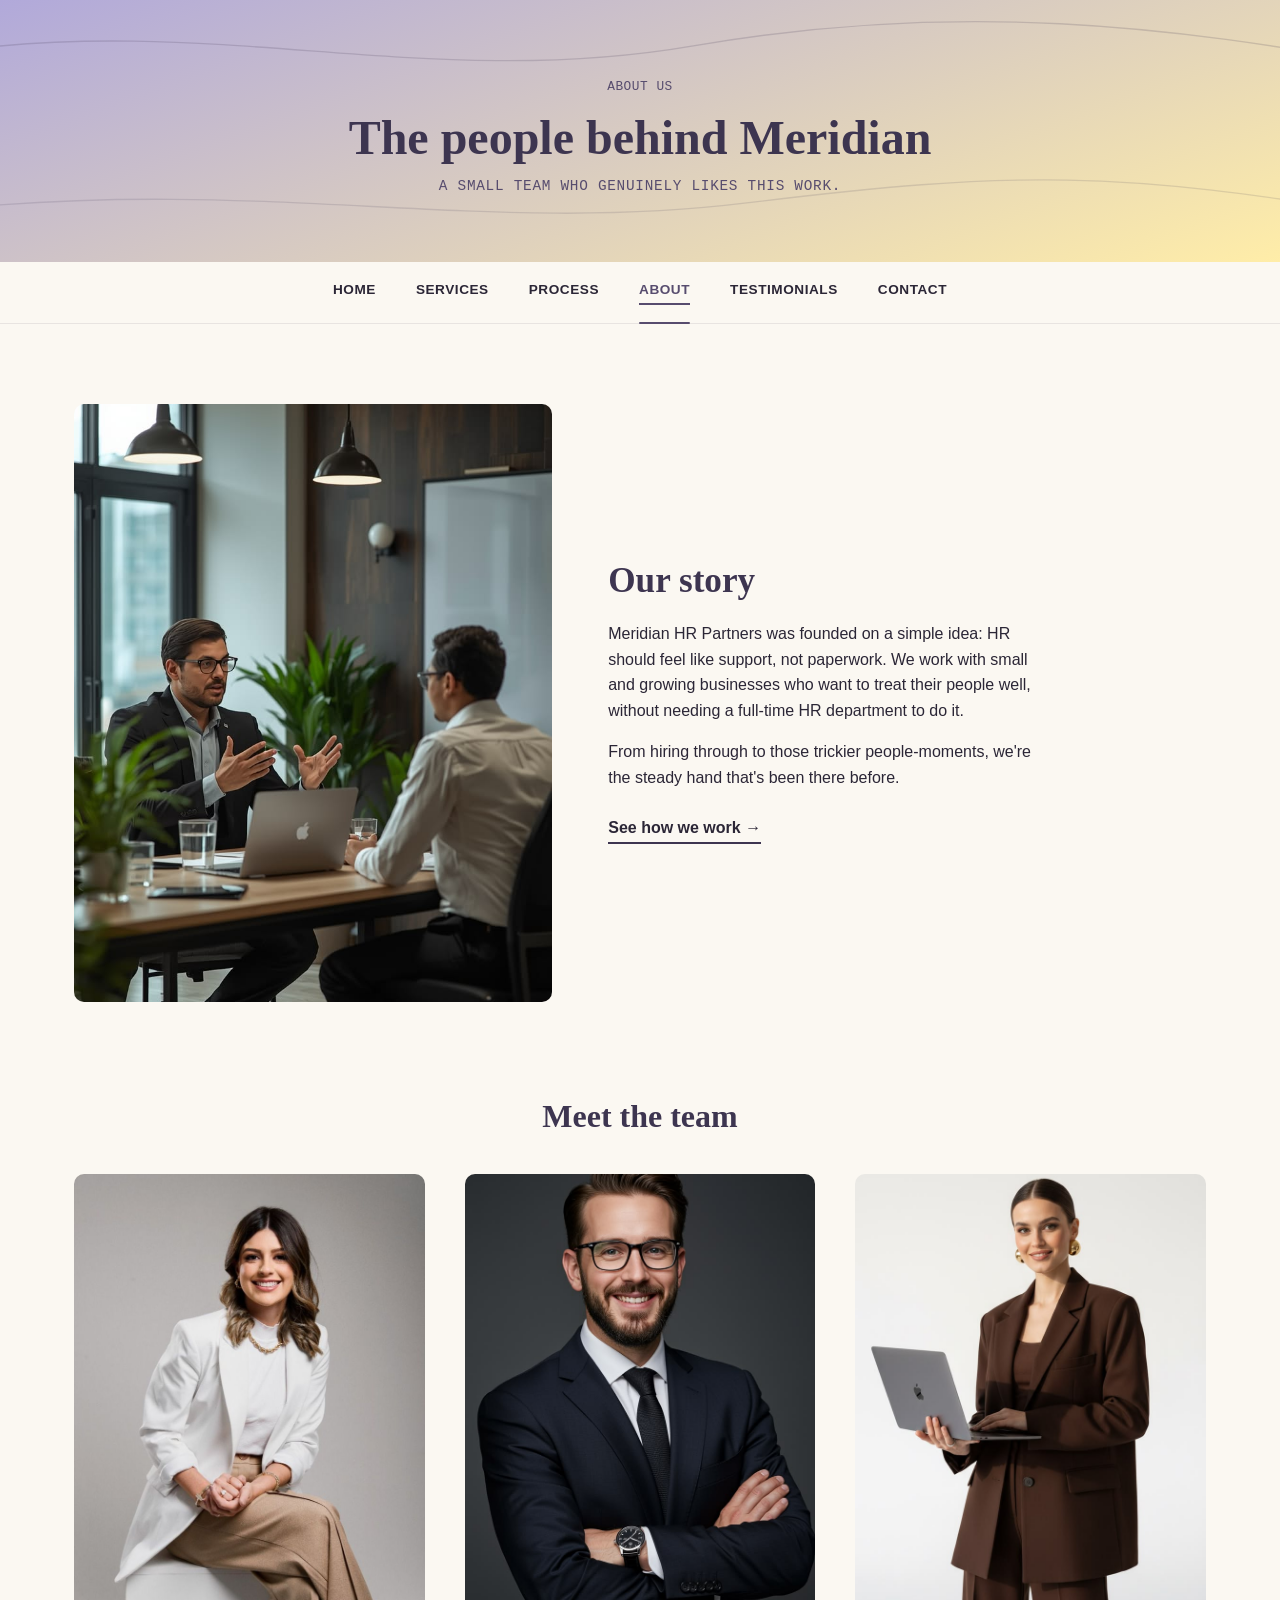
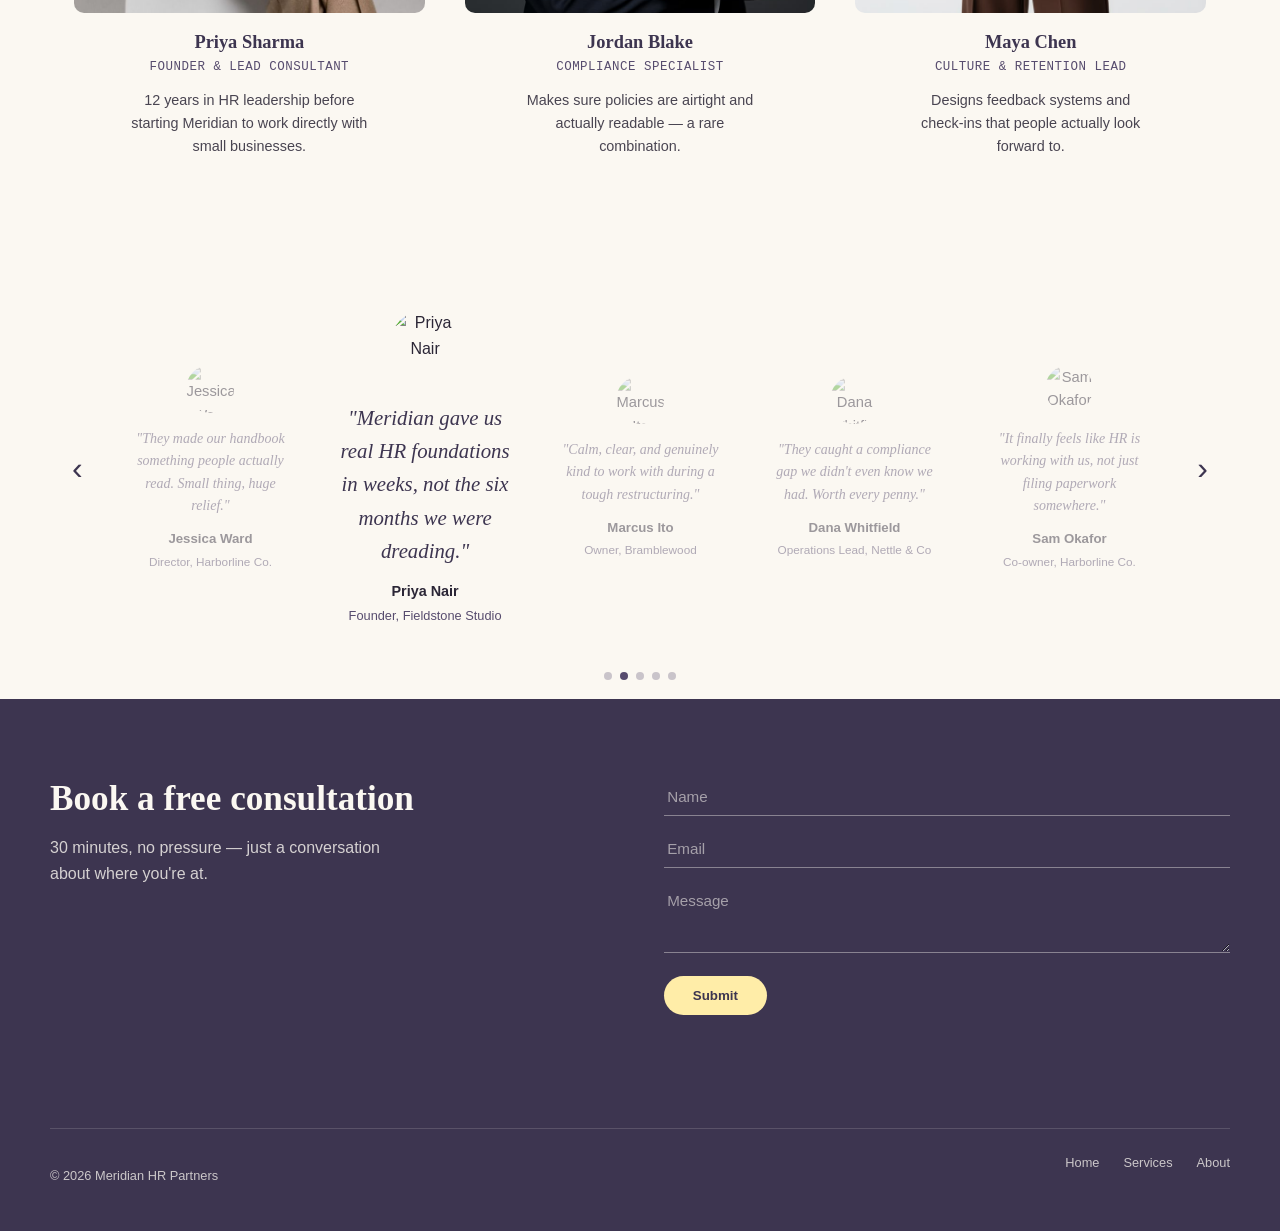
==== commit 04a14ee2: "Create about.html" ====
--- a/about.html
+++ b/about.html
@@ -39,7 +39,7 @@
 <!-- ============ STORY ============ -->
 <section class="about" id="story">
   <div class="about-photo">
-    <img src="https://images.unsplash.com/photo-1521737604893-d14cc237f11d?w=500&q=80" alt="Meridian team working together">
+    <img src="AI%20%26%20EEAT_%20The%20Secret%20to%20Online%20Trust.jpg" alt="Meridian team working together">
   </div>
   <div class="about-copy">
     <h2>Our story</h2>
@@ -55,7 +55,7 @@
   <div class="team-grid">
     <div class="team-card">
       <div class="team-photo">
-        <img src="https://images.unsplash.com/photo-1573497019940-1c28c88b4f3e?w=400&q=80" alt="Priya Sharma">
+        <img src="download%20(2).jpg" alt="Priya Sharma">
       </div>
       <h3>Priya Sharma</h3>
       <p class="team-role">Founder &amp; Lead Consultant</p>
@@ -63,7 +63,7 @@
     </div>
     <div class="team-card">
       <div class="team-photo">
-        <img src="https://images.unsplash.com/photo-1500648767791-00dcc994a43e?w=400&q=80" alt="Jordan Blake">
+        <img src="Designx4u%20Author%20Portfolio%20_%20Freepik.jpg" alt="Jordan Blake">
       </div>
       <h3>Jordan Blake</h3>
       <p class="team-role">Compliance Specialist</p>
@@ -71,7 +71,7 @@
     </div>
     <div class="team-card">
       <div class="team-photo">
-        <img src="https://images.unsplash.com/photo-1508214751196-bcfd4ca60f91?w=400&q=80" alt="Maya Chen">
+        <img src="Shooting%20IA%20Personalizzato.jpg" alt="Maya Chen">
       </div>
       <h3>Maya Chen</h3>
       <p class="team-role">Culture &amp; Retention Lead</p>
--- a/style.css
+++ b/style.css
@@ -0,0 +1,497 @@
+/* ===========================================
+   TOKENS
+   =========================================== */
+:root{
+  --lavender: #B1A9DA;
+  --lemon: #FFEDA8;
+  --cream: #FBF8F2;
+  --plum: #3D3550;
+  --plum-soft: #574C6E;
+  --ink: #2B2636;
+
+  --font-display: "Fraunces", serif;
+  --font-body: "Inter", sans-serif;
+  --font-mono: "IBM Plex Mono", monospace;
+
+  --container: 1180px;
+}
+
+*,*::before,*::after{ box-sizing: border-box; }
+html{ scroll-behavior: smooth; }
+@media (prefers-reduced-motion: reduce){
+  html{ scroll-behavior: auto; }
+  *{ animation-duration: 0.01ms !important; transition-duration: 0.01ms !important; }
+}
+
+body{
+  margin:0;
+  font-family: var(--font-body);
+  color: var(--ink);
+  background: var(--cream);
+  line-height: 1.6;
+  -webkit-font-smoothing: antialiased;
+}
+
+h1,h2,h3{ font-family: var(--font-display); margin:0; line-height:1.15; color: var(--plum); }
+a{ color:inherit; text-decoration:none; }
+img{ max-width:100%; display:block; }
+button{ font-family: inherit; cursor:pointer; }
+
+:focus-visible{ outline: 3px solid var(--plum); outline-offset: 3px; }
+
+.eyebrow{
+  font-family: var(--font-mono);
+  font-size: .8rem;
+  letter-spacing: .04em;
+  text-transform: uppercase;
+  color: var(--plum-soft);
+}
+
+/* ===========================================
+   HERO
+   =========================================== */
+.hero{
+  position: relative;
+  background: linear-gradient(160deg, var(--lavender) 0%, var(--lemon) 100%);
+  padding: 4rem 1.5rem 3rem;
+  overflow: hidden;
+}
+.hero-lines{
+  position:absolute;
+  inset:0;
+  width:100%;
+  height:100%;
+}
+.hero-inner{
+  position: relative;
+  z-index: 1;
+  max-width: var(--container);
+  margin: 0 auto;
+  display: grid;
+  grid-template-columns: 1fr 1.2fr;
+  align-items: center;
+  gap: 2rem;
+}
+.hero-photo{
+  border-radius: 10px;
+  overflow: hidden;
+  aspect-ratio: 3/4;
+  box-shadow: 0 20px 50px rgba(61,53,80,.18);
+}
+.hero-photo img{ width:100%; height:100%; object-fit: cover; }
+
+.hero-text h1{
+  font-size: clamp(2.2rem, 5vw, 3.4rem);
+  font-weight: 600;
+  text-transform: uppercase;
+  letter-spacing: .01em;
+}
+.hero-sub{
+  margin-top: 1rem;
+  font-family: var(--font-mono);
+  font-size: .95rem;
+  color: var(--plum-soft);
+  text-transform: uppercase;
+  letter-spacing: .05em;
+}
+
+/* ===========================================
+   PAGE BANNER (About page)
+   =========================================== */
+.page-banner{
+  position: relative;
+  background: linear-gradient(160deg, var(--lavender) 0%, var(--lemon) 100%);
+  padding: 4rem 1.5rem;
+  overflow: hidden;
+  text-align: center;
+}
+.page-banner-inner{
+  position: relative;
+  z-index: 1;
+  max-width: 700px;
+  margin: 0 auto;
+}
+.page-banner h1{
+  font-size: clamp(2rem, 5vw, 3rem);
+  font-weight: 600;
+  margin: .6rem 0;
+}
+.page-banner .hero-sub{
+  font-family: var(--font-mono);
+  font-size: .9rem;
+  color: var(--plum-soft);
+  text-transform: uppercase;
+  letter-spacing: .05em;
+  margin: 0;
+}
+
+/* ===========================================
+   NAV (below hero, like reference)
+   =========================================== */
+.site-nav{
+  background: var(--cream);
+  border-bottom: 1px solid rgba(61,53,80,.1);
+}
+.nav-inner{
+  max-width: var(--container);
+  margin: 0 auto;
+  display:flex;
+  justify-content:center;
+  gap: 2.5rem;
+  padding: 1.1rem 1.5rem;
+  font-size: .85rem;
+  font-weight: 600;
+  letter-spacing: .04em;
+  text-transform: uppercase;
+  flex-wrap: wrap;
+}
+.nav-inner a{ transition: color .2s; }
+.nav-inner a:hover{ color: var(--plum-soft); }
+.nav-inner a.is-current{ color: var(--plum-soft); border-bottom: 2px solid var(--plum-soft); padding-bottom: 2px; }
+
+/* ===========================================
+   SERVICES
+   =========================================== */
+.services{
+  background: var(--lavender);
+  padding: 4.5rem 1.5rem;
+  text-align:center;
+}
+.services h2{
+  font-size: 2rem;
+  margin-bottom: 2.5rem;
+}
+.service-grid{
+  max-width: var(--container);
+  margin: 0 auto;
+  display: grid;
+  grid-template-columns: repeat(3, 1fr);
+  gap: 2.5rem;
+}
+.service-card{ padding: 0 1rem; }
+.service-icon{
+  width: 44px; height:44px;
+  color: var(--plum);
+  margin-bottom: 1rem;
+}
+.service-card h3{ font-size: 1.2rem; margin-bottom: .6rem; }
+.service-card p{ font-size: .92rem; color: var(--ink); opacity:.85; max-width: 30ch; margin: 0 auto; }
+
+/* ===========================================
+   TEAM
+   =========================================== */
+.team{
+  max-width: var(--container);
+  margin: 0 auto;
+  padding: 1rem 1.5rem 5rem;
+  text-align: center;
+}
+.team h2{ font-size: 2rem; margin-bottom: 2.5rem; }
+.team-grid{
+  display: grid;
+  grid-template-columns: repeat(3, 1fr);
+  gap: 2.5rem;
+}
+.team-photo{
+  border-radius: 10px;
+  overflow: hidden;
+  aspect-ratio: 4/5;
+  margin-bottom: 1.2rem;
+}
+.team-photo img{ width:100%; height:100%; object-fit: cover; }
+.team-card h3{ font-size: 1.15rem; margin-bottom: .3rem; }
+.team-role{
+  font-family: var(--font-mono);
+  font-size: .78rem;
+  text-transform: uppercase;
+  letter-spacing: .04em;
+  color: var(--plum-soft);
+  margin: 0 0 .7rem;
+}
+.team-bio{ font-size: .9rem; opacity: .85; max-width: 30ch; margin: 0 auto; }
+
+/* ===========================================
+   TESTIMONIALS
+   =========================================== */
+.testimonial{
+  position: relative;
+  background: var(--cream);
+  padding: 4.5rem 4rem;
+  display:flex;
+  align-items:center;
+  justify-content:center;
+  gap: 2rem;
+  text-align:center;
+}
+.testimonial-track{
+  display:flex;
+  align-items:center;
+  gap: 2.5rem;
+  max-width: var(--container);
+  overflow: hidden;
+}
+.testimonial-slide{
+  flex: 1;
+  opacity: .45;
+  transform: scale(.92);
+  transition: opacity .3s, transform .3s;
+}
+.testimonial-slide.is-active{ opacity:1; transform: scale(1); }
+.t-avatar{
+  width: 52px; height:52px;
+  border-radius:50%;
+  overflow:hidden;
+  margin: 0 auto 1rem;
+}
+.t-avatar-lg{ width:70px; height:70px; }
+.t-avatar img{ width:100%; height:100%; object-fit:cover; }
+.t-quote{ font-family: var(--font-display); font-style: italic; font-size: .95rem; color: var(--plum-soft); margin-bottom: .8rem; }
+.t-quote-lg{ font-size: 1.3rem; color: var(--plum); }
+.t-name{ font-weight:700; margin:0; font-size:.9rem; }
+.t-role{ font-size: .8rem; color: var(--plum-soft); margin: .2rem 0 0; }
+
+.carousel-arrow{
+  background: none;
+  border: none;
+  font-size: 2rem;
+  color: var(--plum);
+  padding: .5rem;
+  flex-shrink:0;
+}
+.carousel-dots{
+  position:absolute;
+  bottom: 1.2rem;
+  left:50%;
+  transform: translateX(-50%);
+  display:flex;
+  gap: .5rem;
+}
+.carousel-dots span{
+  width:8px; height:8px;
+  border-radius:50%;
+  background: var(--plum-soft);
+  opacity:.3;
+}
+.carousel-dots span.active{ opacity:1; }
+
+/* ===========================================
+   ABOUT
+   =========================================== */
+.about{
+  max-width: var(--container);
+  margin: 0 auto;
+  padding: 5rem 1.5rem;
+  display:grid;
+  grid-template-columns: .8fr 1fr;
+  gap: 3.5rem;
+  align-items:center;
+}
+.about-photo img{ border-radius: 10px; aspect-ratio: 4/5; object-fit:cover; }
+.about-copy h2{ font-size: 2.2rem; margin-bottom: 1.2rem; }
+.about-copy p{ margin: 0 0 1rem; max-width: 48ch; }
+.link-underline{
+  display:inline-block;
+  margin-top: .5rem;
+  font-weight:700;
+  border-bottom: 2px solid var(--plum);
+  padding-bottom: 2px;
+}
+
+/* ===========================================
+   PROCESS
+   =========================================== */
+.process{
+  background: var(--lemon);
+  padding: 4.5rem 1.5rem;
+  text-align:center;
+}
+.process h2{ font-size: 2rem; margin-bottom: 2.5rem; }
+.process-steps{
+  max-width: var(--container);
+  margin: 0 auto;
+  display:grid;
+  grid-template-columns: repeat(4, 1fr);
+  gap: 2rem;
+}
+.step-number{
+  font-family: var(--font-mono);
+  font-size: 1.3rem;
+  font-weight:600;
+  color: var(--plum-soft);
+  display:block;
+  margin-bottom: .6rem;
+}
+.step h3{ font-size: 1.1rem; margin-bottom: .5rem; }
+.step p{ font-size: .88rem; opacity:.85; }
+
+/* ===========================================
+   CTA / FOOTER
+   =========================================== */
+.cta{
+  background: var(--plum);
+  color: var(--cream);
+  padding: 5rem 1.5rem 2rem;
+}
+.cta h2, .cta-copy h2{ color: var(--cream); font-size: 2.2rem; }
+.cta-inner{
+  max-width: var(--container);
+  margin: 0 auto;
+  display:grid;
+  grid-template-columns: 1fr 1fr;
+  gap: 3rem;
+  align-items:start;
+}
+.cta-copy p{ margin-top: 1rem; opacity:.8; max-width: 38ch; }
+.cta-form{ display:flex; flex-direction:column; gap: .9rem; }
+.cta-form input, .cta-form textarea{
+  background: transparent;
+  border: none;
+  border-bottom: 1.5px solid rgba(251,248,242,.4);
+  color: var(--cream);
+  padding: .6rem .2rem;
+  font-family: inherit;
+  font-size: .95rem;
+  resize: vertical;
+}
+.cta-form input::placeholder, .cta-form textarea::placeholder{ color: rgba(251,248,242,.55); }
+.cta-form button{
+  margin-top: .5rem;
+  align-self: flex-start;
+  background: var(--lemon);
+  color: var(--plum);
+  border:none;
+  padding: .75rem 1.8rem;
+  border-radius: 999px;
+  font-weight:700;
+  transition: transform .2s;
+}
+.cta-form button:hover{ transform: translateY(-2px); }
+.form-note{ font-size: .85rem; color: var(--lemon); min-height: 1.2em; }
+
+.footer-bottom{
+  max-width: var(--container);
+  margin: 3.5rem auto 0;
+  padding-top: 1.5rem;
+  border-top: 1px solid rgba(251,248,242,.2);
+  display:flex;
+  justify-content:space-between;
+  flex-wrap:wrap;
+  gap: 1rem;
+  font-size: .8rem;
+  opacity:.75;
+}
+.footer-links{ display:flex; gap: 1.5rem; }
+
+.cta-teaser{ text-align: center; }
+.cta-teaser-inner{ max-width: 560px; margin: 0 auto; }
+.cta-teaser-inner p{ margin: 1rem 0 1.8rem; opacity: .8; }
+.btn-lemon{
+  display: inline-block;
+  background: var(--lemon);
+  color: var(--plum);
+  padding: .8rem 1.8rem;
+  border-radius: 999px;
+  font-weight: 700;
+  transition: transform .2s;
+}
+.btn-lemon:hover{ transform: translateY(-2px); }
+
+/* ===========================================
+   SCROLL REVEAL + STAGGER ANIMATIONS
+   =========================================== */
+.reveal{
+  opacity: 0;
+  transform: translateY(32px);
+  transition: opacity .8s cubic-bezier(.22,1,.36,1), transform .8s cubic-bezier(.22,1,.36,1);
+}
+.reveal.is-visible{ opacity: 1; transform: translateY(0); }
+
+.stagger > *{
+  opacity: 0;
+  transform: translateY(24px);
+  transition: opacity .6s cubic-bezier(.22,1,.36,1), transform .6s cubic-bezier(.22,1,.36,1);
+  transition-delay: calc(var(--i, 0) * 90ms);
+}
+.stagger.is-visible > *{ opacity: 1; transform: translateY(0); }
+
+@keyframes heroFadeUp{
+  from{ opacity: 0; transform: translateY(28px); }
+  to{ opacity: 1; transform: translateY(0); }
+}
+.hero-photo, .hero-text > *{
+  opacity: 0;
+  animation: heroFadeUp .9s cubic-bezier(.22,1,.36,1) forwards;
+}
+.hero-photo{ animation-delay: .1s; }
+.hero-text h1{ animation-delay: .25s; }
+.hero-text .hero-sub{ animation-delay: .4s; }
+
+.page-banner-inner > *{
+  opacity: 0;
+  animation: heroFadeUp .8s cubic-bezier(.22,1,.36,1) forwards;
+}
+.page-banner-inner .eyebrow{ animation-delay: .05s; }
+.page-banner-inner h1{ animation-delay: .18s; }
+.page-banner-inner .hero-sub{ animation-delay: .32s; }
+
+@media (prefers-reduced-motion: reduce){
+  .reveal, .stagger > *, .hero-photo, .hero-text > *, .page-banner-inner > *{
+    opacity: 1 !important; transform: none !important; animation: none !important;
+  }
+}
+
+/* ===========================================
+   NAV SLIDING UNDERLINE
+   =========================================== */
+.nav-inner{ position: relative; }
+.nav-inner a{ position: relative; }
+.nav-underline{
+  position: absolute;
+  bottom: -1px;
+  height: 2px;
+  background: var(--plum-soft);
+  border-radius: 2px;
+  transition: left .3s cubic-bezier(.22,1,.36,1), width .3s cubic-bezier(.22,1,.36,1), opacity .2s;
+  opacity: 0;
+}
+.nav-inner:hover .nav-underline{ opacity: 1; }
+
+/* ===========================================
+   TESTIMONIAL SLIDE TRANSITION (upgrade)
+   =========================================== */
+.testimonial-track{ position: relative; }
+.testimonial-slide{
+  transition: opacity .55s cubic-bezier(.22,1,.36,1), transform .55s cubic-bezier(.22,1,.36,1);
+}
+
+/* ===========================================
+   BUTTON MICRO-INTERACTIONS
+   =========================================== */
+.btn-lemon, .cta-form button, .link-underline{
+  transition: transform .25s cubic-bezier(.22,1,.36,1), box-shadow .25s ease, opacity .2s ease;
+}
+.btn-lemon:hover, .cta-form button:hover{
+  transform: translateY(-3px);
+  box-shadow: 0 10px 24px rgba(61,53,80,.22);
+}
+.service-card, .team-card{
+  transition: transform .3s cubic-bezier(.22,1,.36,1);
+}
+.service-card:hover, .team-card:hover{ transform: translateY(-6px); }
+@media (max-width: 900px){
+  .hero-inner{ grid-template-columns: 1fr; text-align:center; }
+  .hero-photo{ max-width: 320px; margin: 0 auto; aspect-ratio: 3/4; }
+  .service-grid{ grid-template-columns: 1fr; gap: 2rem; }
+  .testimonial{ padding: 3rem 1.2rem; }
+  .testimonial-track{ flex-direction: column; }
+  .testimonial-slide{ opacity:1; transform:none; }
+  .about{ grid-template-columns: 1fr; text-align:center; }
+  .about-photo{ max-width: 320px; margin: 0 auto; }
+  .about-copy p{ margin-inline:auto; }
+  .process-steps{ grid-template-columns: 1fr 1fr; }
+  .cta-inner{ grid-template-columns: 1fr; }
+  .cta-form button{ align-self: stretch; }
+  .nav-inner{ gap: 1.2rem; }
+  .team-grid{ grid-template-columns: 1fr; max-width: 320px; margin: 0 auto; gap: 2.5rem; }
+  .page-banner{ padding: 3rem 1.5rem; }
+}
